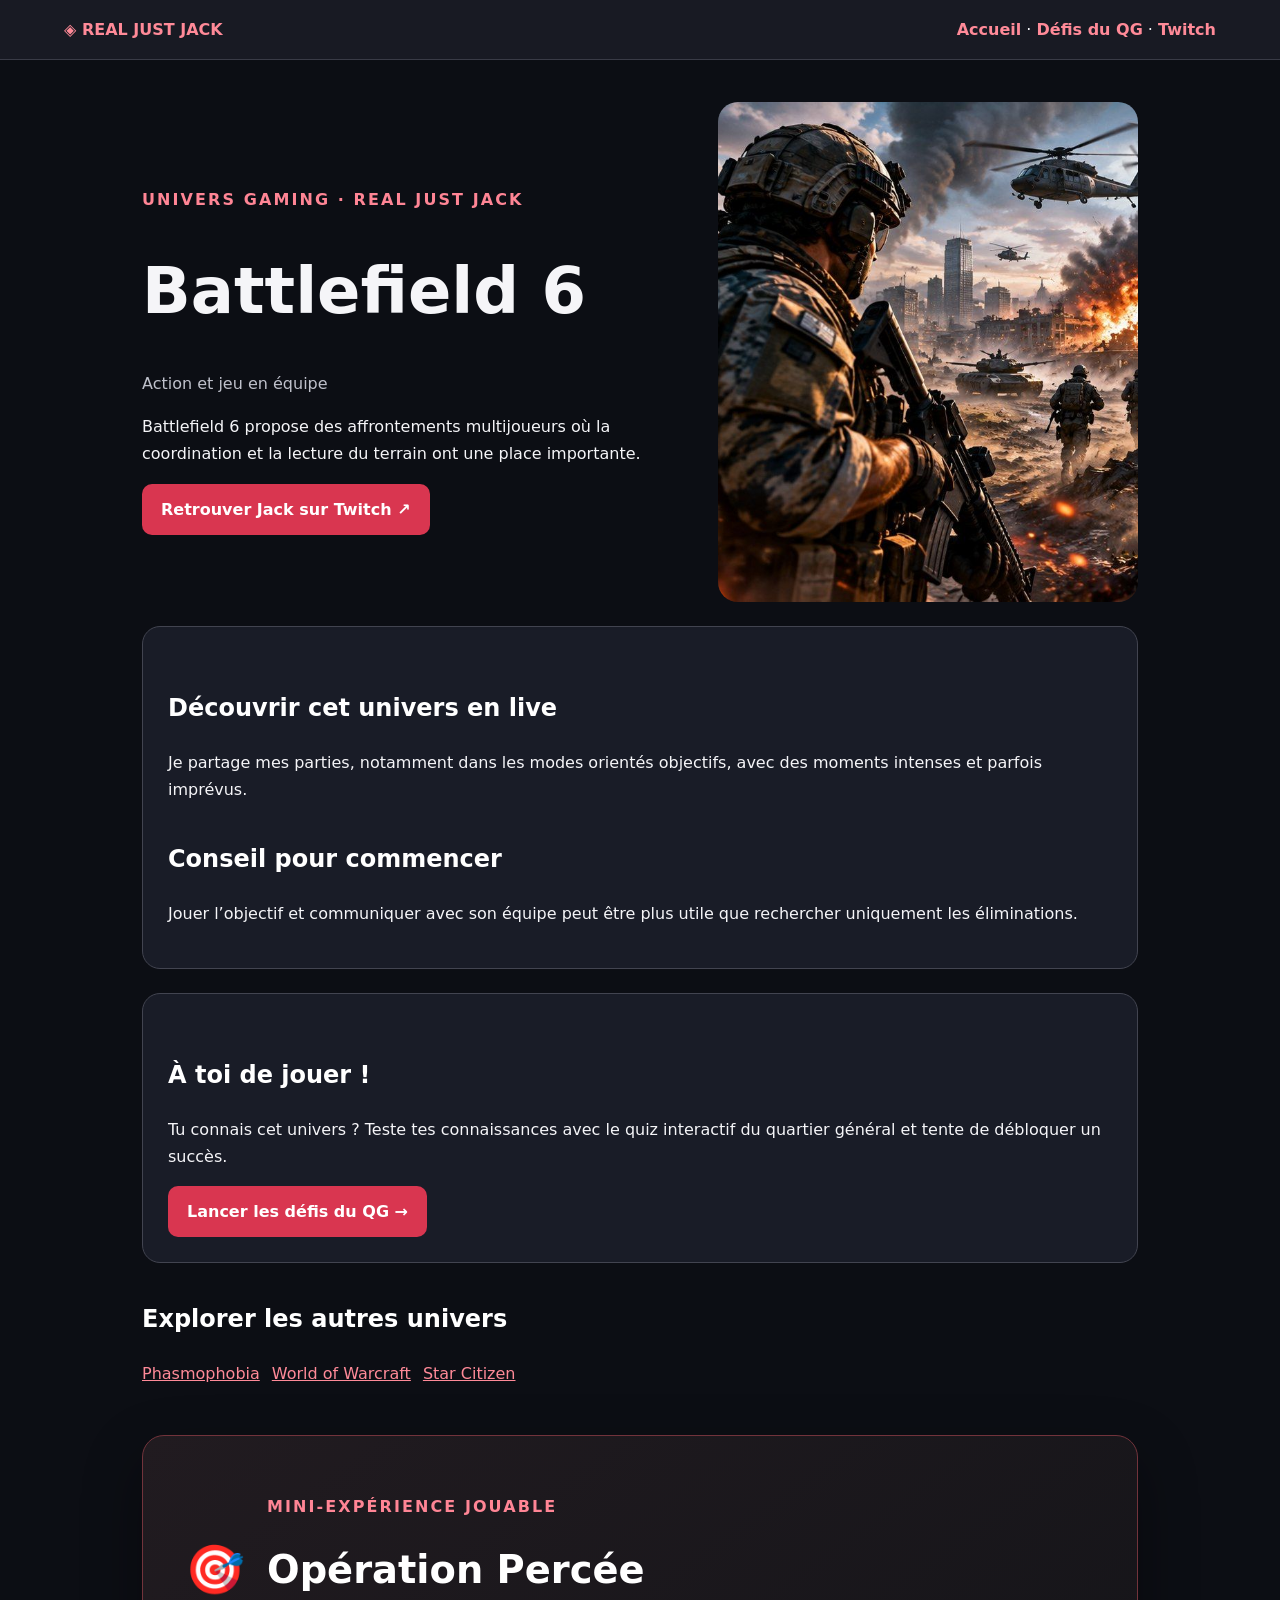
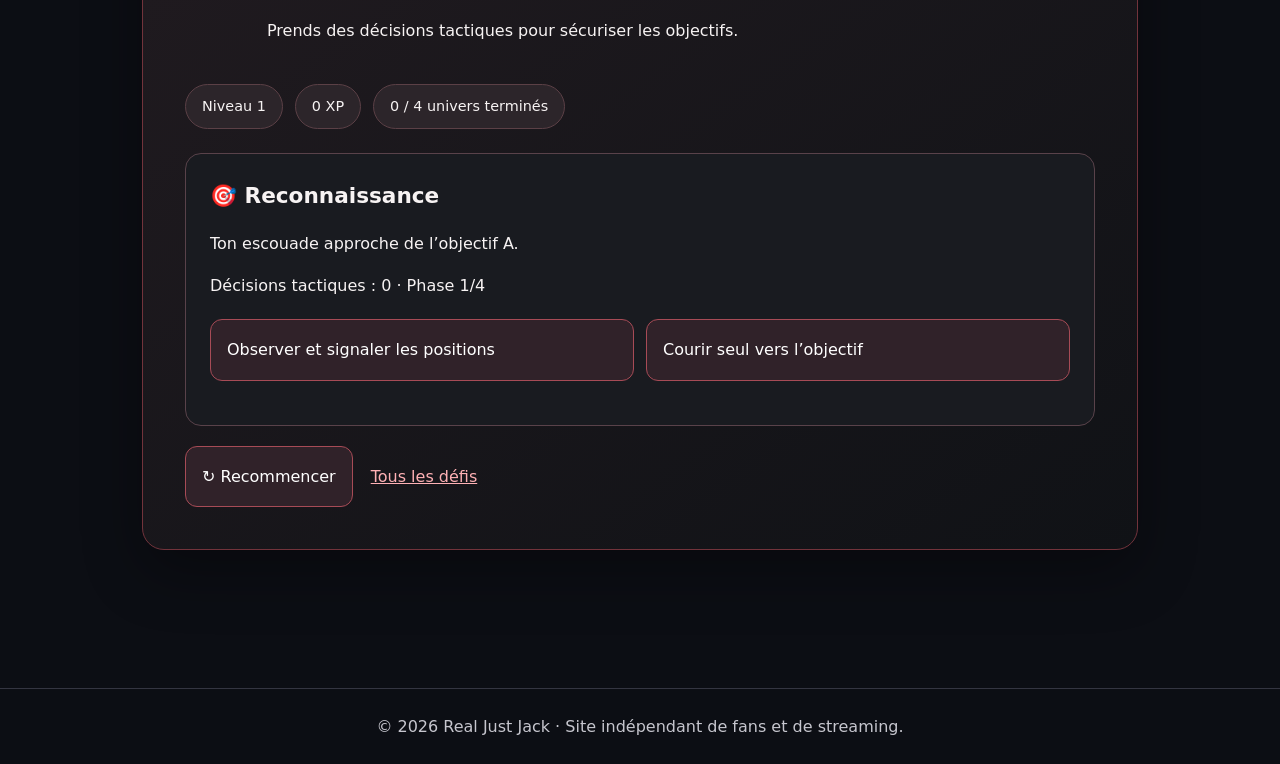
==== battlefield-6.html @ 45c57929 "Add files via upload" ====
<!DOCTYPE html>

<html lang="fr"><head><meta charset="utf-8"/><meta content="width=device-width, initial-scale=1" name="viewport"/><title>Battlefield 6 : Action et jeu en équipe | Real Just Jack</title><meta content="Battlefield 6 avec Real Just Jack : Teste tes décisions en équipe et prépare ta prochaine partie. Découvre une mission interactive gratuite, un quiz gaming et les lives Twitch de Jack." name="description"/><meta content="index,follow" name="robots"/><link href="https://dctraplan.github.io/battlefield-6.html" rel="canonical"/><meta content="article" property="og:type"/><meta content="Battlefield 6 | Real Just Jack" property="og:title"/><meta content="Action et jeu en équipe" property="og:description"/><meta content="https://dctraplan.github.io/battlefield-6.html" property="og:url"/><meta content="https://dctraplan.github.io/assets/battlefield-6.jpg" property="og:image"/><link href="seo-pages.css" rel="stylesheet"/><link href="assets/favicon.svg" rel="icon"/><link href="rjj-interactif.css" rel="stylesheet"/><meta content="summary_large_image" name="twitter:card"/><meta content="Real Just Jack" property="og:site_name"/><meta content="fr_FR" property="og:locale"/><link href="play-worlds.css" rel="stylesheet"/></head><body><header><a href="index.html">◈ REAL JUST JACK</a><nav aria-label="Navigation"><a href="index.html">Accueil</a> · <a href="defis.html">Défis du QG</a> · <a href="https://www.twitch.tv/realjustjack">Twitch</a></nav></header><main class="wrap"><div class="hero"><div><p class="eyebrow">Univers gaming · Real Just Jack</p><h1>Battlefield 6</h1><p class="muted">Action et jeu en équipe</p><p>Battlefield 6 propose des affrontements multijoueurs où la coordination et la lecture du terrain ont une place importante.</p><a class="btn" href="https://www.twitch.tv/realjustjack">Retrouver Jack sur Twitch ↗</a></div><img alt="Illustration de l'univers Battlefield 6" height="500" src="assets/battlefield-6.jpg" width="800"/></div><section class="panel"><h2>Découvrir cet univers en live</h2><p>Je partage mes parties, notamment dans les modes orientés objectifs, avec des moments intenses et parfois imprévus.</p><h2>Conseil pour commencer</h2><p>Jouer l’objectif et communiquer avec son équipe peut être plus utile que rechercher uniquement les éliminations.</p></section><section class="panel"><h2>À toi de jouer !</h2><p>Tu connais cet univers ? Teste tes connaissances avec le quiz interactif du quartier général et tente de débloquer un succès.</p><a class="btn" href="defis.html">Lancer les défis du QG →</a></section><section><h2>Explorer les autres univers</h2><div class="links"><a href="phasmophobia.html">Phasmophobia</a> <a href="world-of-warcraft.html">World of Warcraft</a> <a href="star-citizen.html">Star Citizen</a></div></section><section class="play-zone" data-play="battlefield-6" id="experience-jouable"><div class="play-heading"><span class="play-icon">🎯</span><div><p class="eyebrow">MINI-EXPÉRIENCE JOUABLE</p><h2>Opération Percée</h2><p>Prends des décisions tactiques pour sécuriser les objectifs.</p></div></div><div class="play-stats"><span id="play-level">Niveau 1</span><span id="play-xp">0 XP</span><span id="play-completed">0 / 4 univers terminés</span></div><div aria-live="polite" id="play-screen"></div><div class="play-toolbar"><button id="play-restart" type="button">↻ Recommencer</button><a href="defis.html">Tous les défis</a></div></section></main><footer>© 2026 Real Just Jack · Site indépendant de fans et de streaming.</footer><script type="application/ld+json">{"@context": "https://schema.org", "@type": "WebPage", "name": "Battlefield 6 | Real Just Jack", "url": "https://dctraplan.github.io/battlefield-6.html", "inLanguage": "fr-FR", "isPartOf": {"@type": "WebSite", "name": "Real Just Jack", "url": "https://dctraplan.github.io/"}}</script><script defer="True" src="play-worlds.js"></script></body></html>
---- seo-pages.css ----
*{box-sizing:border-box}body{margin:0;background:#0c0e14;color:#f5f5f8;font-family:system-ui,-apple-system,Segoe UI,sans-serif;line-height:1.7}a{color:#ff8a98}a:focus-visible,button:focus-visible{outline:3px solid #fff;outline-offset:3px}header{background:#181a23;border-bottom:1px solid #393b46;padding:16px 5%;display:flex;justify-content:space-between;align-items:center;gap:20px;flex-wrap:wrap}header a{text-decoration:none;font-weight:700}.wrap{max-width:1040px;margin:auto;padding:42px 22px 90px}.hero{display:grid;grid-template-columns:1.3fr 1fr;gap:30px;align-items:center}.hero img{width:100%;aspect-ratio:16/10;object-fit:cover;border-radius:20px}h1{font-size:clamp(2rem,5vw,4rem);line-height:1.12}h2{margin-top:36px;color:#fff}.eyebrow{color:#ff8595;font-weight:800;letter-spacing:.13em;text-transform:uppercase}.panel{background:#191c27;border:1px solid #424450;border-radius:18px;padding:25px;margin:24px 0}.btn,button{display:inline-block;background:#d93650;color:white;padding:12px 19px;border:0;border-radius:10px;font-weight:700;cursor:pointer;text-decoration:none}.links{display:flex;gap:12px;flex-wrap:wrap}.muted{color:#bfc1cb}footer{border-top:1px solid #343541;padding:24px;text-align:center;color:#c6c6ce}@media(max-width:720px){.hero{grid-template-columns:1fr}.wrap{padding-top:25px}}@media(prefers-reduced-motion:no-preference){.panel{transition:border-color .2s}.panel:hover{border-color:#e95369}}
---- rjj-interactif.css ----
/* RJJ 2026 - couche interactive accessible */
.rjj-lab{max-width:1180px;margin:48px auto;padding:24px;border:1px solid #63313a;border-radius:22px;background:linear-gradient(145deg,#191b24,#0d0e14);color:#f8f8fb;font-family:system-ui,sans-serif;box-shadow:0 20px 60px #0006}.rjj-lab *{box-sizing:border-box}.rjj-lab h2{font-size:clamp(1.55rem,3vw,2.5rem);line-height:1.2;margin:8px 0 14px;color:white}.rjj-lab p{line-height:1.65;color:#d4d5dc}.rjj-eyebrow{letter-spacing:.14em;text-transform:uppercase;color:#ff808c!important;font-size:.8rem}.rjj-world-grid{display:grid;grid-template-columns:repeat(auto-fit,minmax(210px,1fr));gap:14px}.rjj-world{border:1px solid #5c3941;border-radius:15px;background:#22242e;padding:20px;text-decoration:none;color:#fff!important;display:flex;flex-direction:column;gap:9px;min-height:170px;transition:transform .25s,border-color .25s,box-shadow .25s}.rjj-world:hover,.rjj-world:focus-visible{transform:translateY(-6px);border-color:#ff5365;box-shadow:0 12px 35px #e6384d35}.rjj-world span{font-size:2rem}.rjj-world strong{font-size:1.12rem}.rjj-world small{color:#c9cbd4;line-height:1.5}.rjj-action,.rjj-answer{font:inherit;cursor:pointer;color:white;border:1px solid #ad4855;background:#762331;border-radius:12px;padding:12px 17px;min-height:46px;transition:transform .18s,background .18s}.rjj-action:hover,.rjj-answer:hover{background:#ad3044;transform:translateY(-2px)}.rjj-action:focus-visible,.rjj-answer:focus-visible{outline:3px solid #ffb2bb;outline-offset:3px}.rjj-answer{background:#242733;border-color:#525665;text-align:left;width:100%}.rjj-answer:disabled{cursor:default;opacity:.85}.rjj-answer[data-correct=true]{background:#1e654b;border-color:#67d6a0}.rjj-answer[data-wrong=true]{background:#83303b}.rjj-options{display:grid;grid-template-columns:repeat(auto-fit,minmax(190px,1fr));gap:10px;margin:18px 0}.rjj-meter{height:12px;background:#343744;border-radius:99px;overflow:hidden}.rjj-meter>span{display:block;height:100%;background:linear-gradient(90deg,#b52d41,#ff7d7d);transition:width .4s}.rjj-meta{display:flex;justify-content:space-between;gap:12px;flex-wrap:wrap;margin:14px 0}.rjj-result{min-height:24px;font-weight:700;color:#f4f4f7!important}.rjj-toast{position:fixed;right:20px;bottom:20px;z-index:99999;max-width:min(380px,90vw);padding:14px 20px;background:#252a35;color:white;border:1px solid #fa6375;border-radius:12px;box-shadow:0 15px 45px #0009}.rjj-float{position:fixed;pointer-events:none;z-index:99998;color:#ff7788;font-weight:800;animation:rjj-rise .8s forwards}@keyframes rjj-rise{to{transform:translateY(-65px);opacity:0}}@media(prefers-reduced-motion:reduce){.rjj-world,.rjj-action,.rjj-answer,.rjj-meter>span{transition:none}.rjj-float{animation:none}}@media(max-width:600px){.rjj-lab{margin:24px 12px;padding:18px}.rjj-options{grid-template-columns:1fr}}
---- play-worlds.css ----
.play-zone,.play-home{max-width:1100px;margin:48px auto;padding:clamp(22px,4vw,42px);border:1px solid #72333b;border-radius:22px;background:linear-gradient(145deg,#211b20,#101216);color:#f7f3f3;box-shadow:0 22px 60px #0005;font:inherit}.play-zone *,.play-home *{box-sizing:border-box}.play-heading{display:flex;align-items:center;gap:22px}.play-icon{font-size:3rem}.play-zone h2,.play-home h2{font-size:clamp(1.6rem,3vw,2.5rem);margin:8px 0}.play-zone p,.play-home p{line-height:1.65}.play-stats{display:flex;gap:12px;flex-wrap:wrap;margin:24px 0}.play-stats span{background:#2c252a;border:1px solid #5b4046;border-radius:40px;padding:9px 16px;font-size:.9rem}.play-card{border:1px solid #59424a;border-radius:16px;padding:24px;background:#191b20;margin:14px 0}.play-card h3{font-size:1.35rem;margin:0 0 12px}.play-choices{display:grid;grid-template-columns:repeat(auto-fit,minmax(210px,1fr));gap:12px;margin:20px 0}.play-choices button,.play-toolbar button,.play-home-grid a{background:#302229;color:white;border:1px solid #a74b56;border-radius:12px;padding:16px;text-align:left;cursor:pointer;font:inherit;transition:transform .2s,background .2s,box-shadow .2s;text-decoration:none}.play-choices button:hover,.play-choices button:focus-visible,.play-toolbar button:hover,.play-home-grid a:hover{transform:translateY(-3px);background:#632936;box-shadow:0 0 24px #ef354333}.play-choices button:focus-visible,.play-toolbar button:focus-visible{outline:3px solid #fff;outline-offset:3px}.play-choices button:disabled{opacity:.55;cursor:default}.play-message{padding:16px;border-left:4px solid #ff5d65;background:#30242a;border-radius:8px}.play-meter{height:12px;border-radius:15px;background:#3c3036;overflow:hidden;margin:15px 0}.play-meter>div{height:100%;background:linear-gradient(90deg,#b72b3b,#ff6b65);transition:width .35s}.play-toolbar{display:flex;gap:18px;align-items:center;flex-wrap:wrap;margin-top:20px}.play-toolbar a{color:#ffb1b5}.play-home-grid{display:grid;grid-template-columns:repeat(auto-fit,minmax(220px,1fr));gap:14px;margin-top:24px}.play-home-grid a{display:flex;flex-direction:column;gap:12px;font-weight:750}.play-home-grid span{font-size:.9rem;font-weight:400;color:#f4c4c7}@media(prefers-reduced-motion:reduce){.play-zone *, .play-home *{transition:none!important;animation:none!important}}@media(max-width:600px){.play-zone,.play-home{margin:22px 12px;padding:18px}.play-heading{align-items:flex-start}.play-icon{font-size:2rem}}
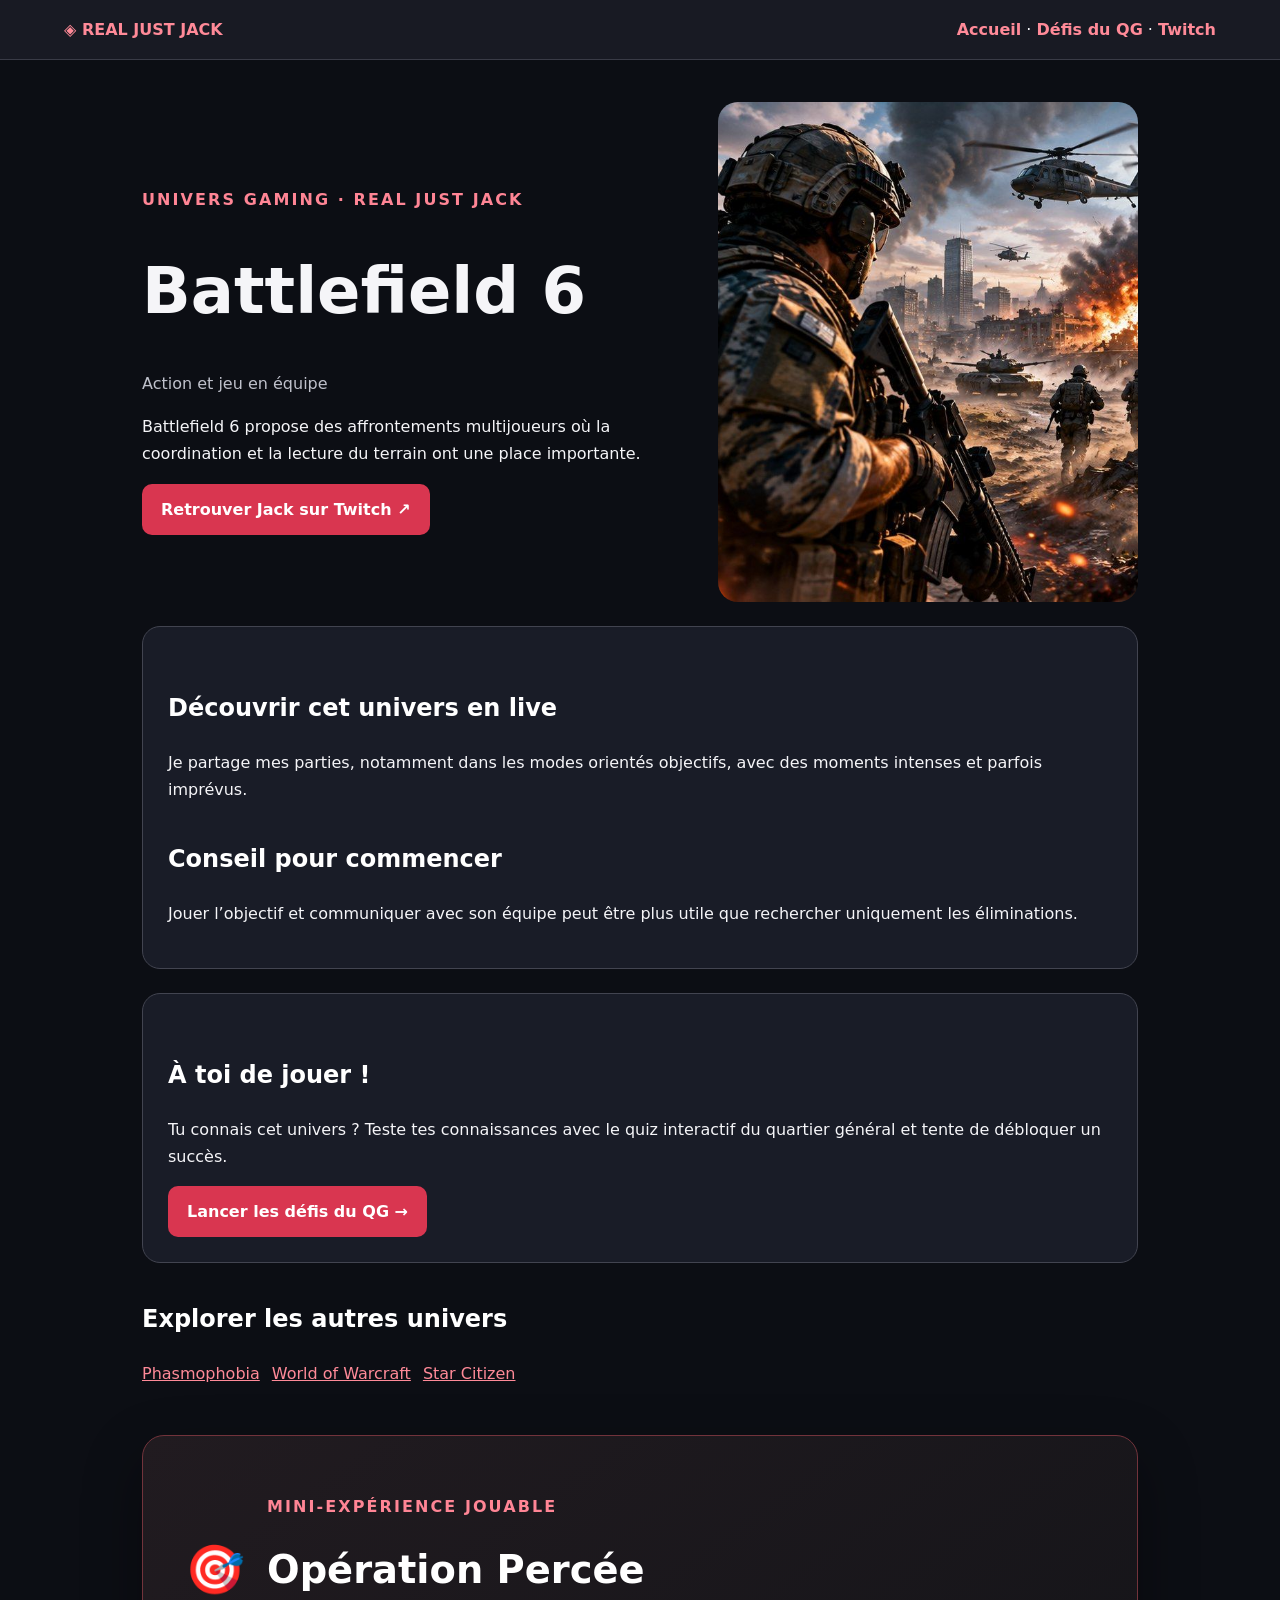
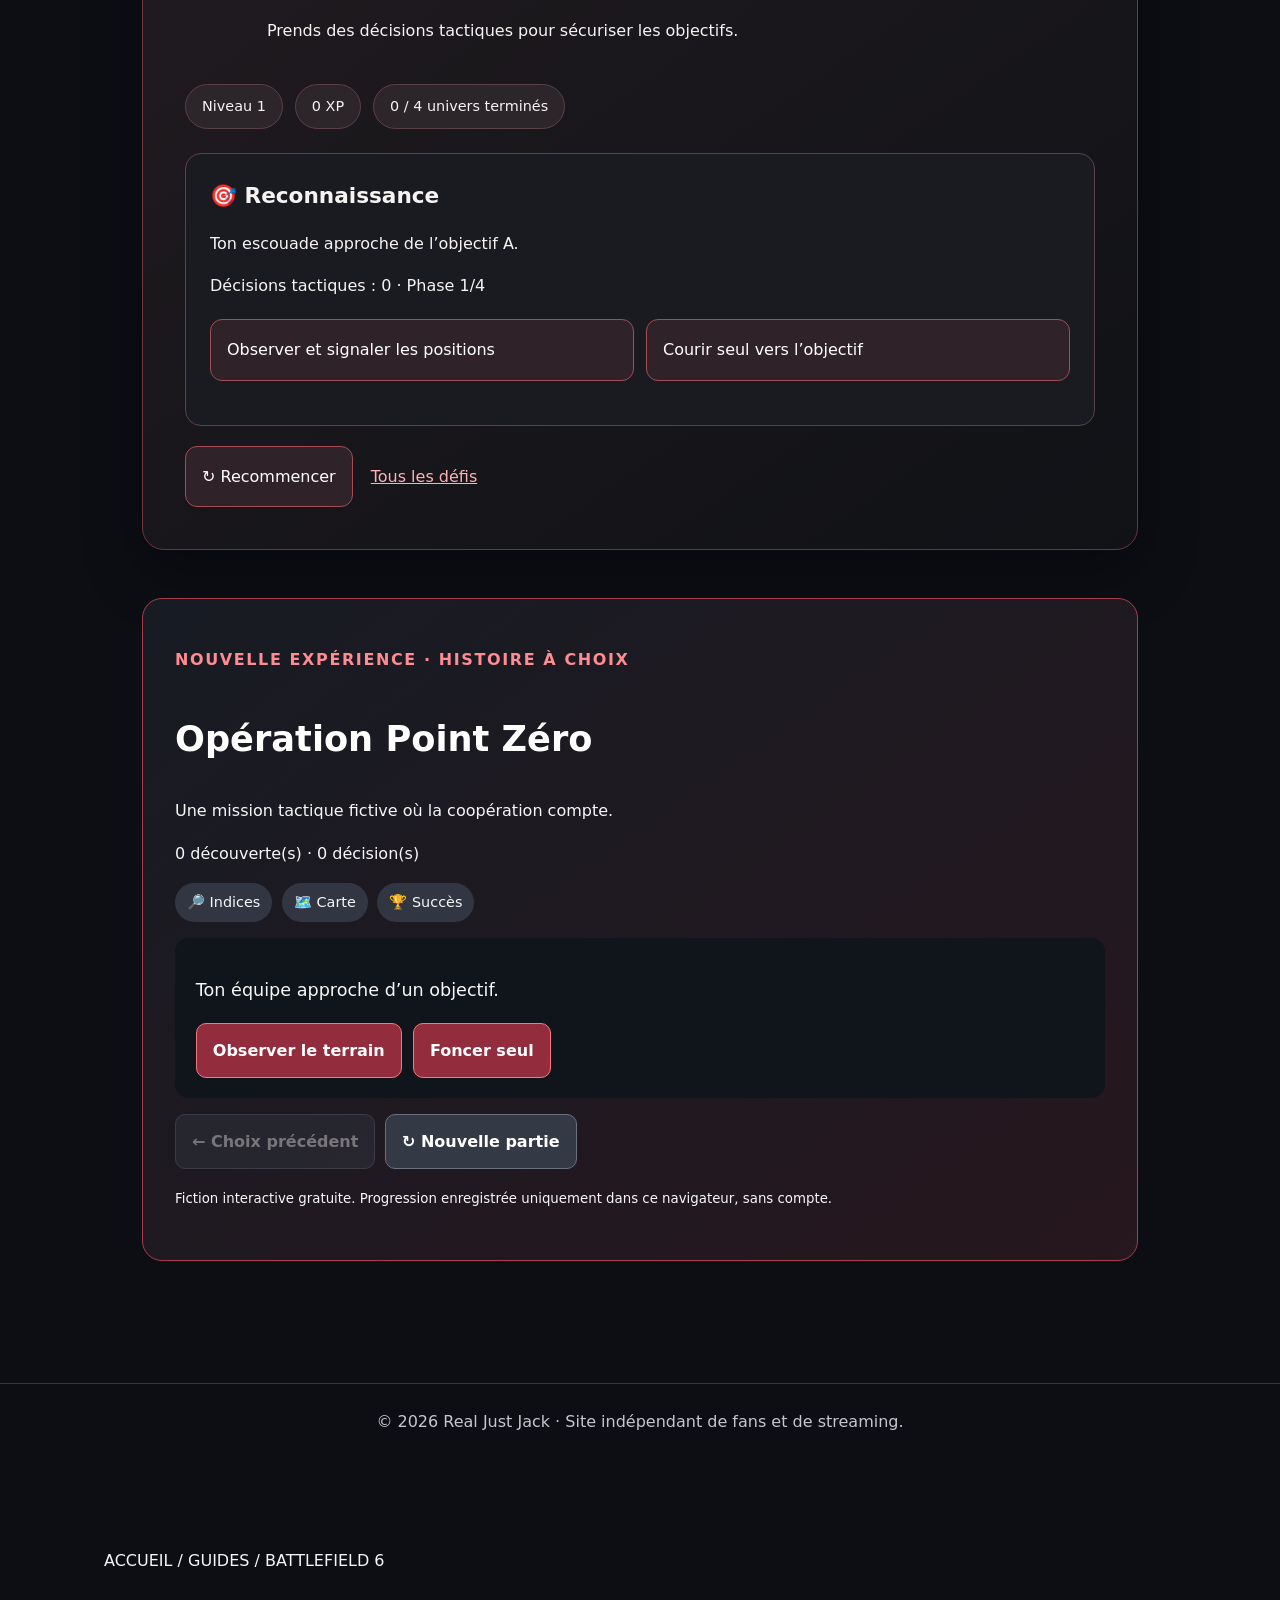
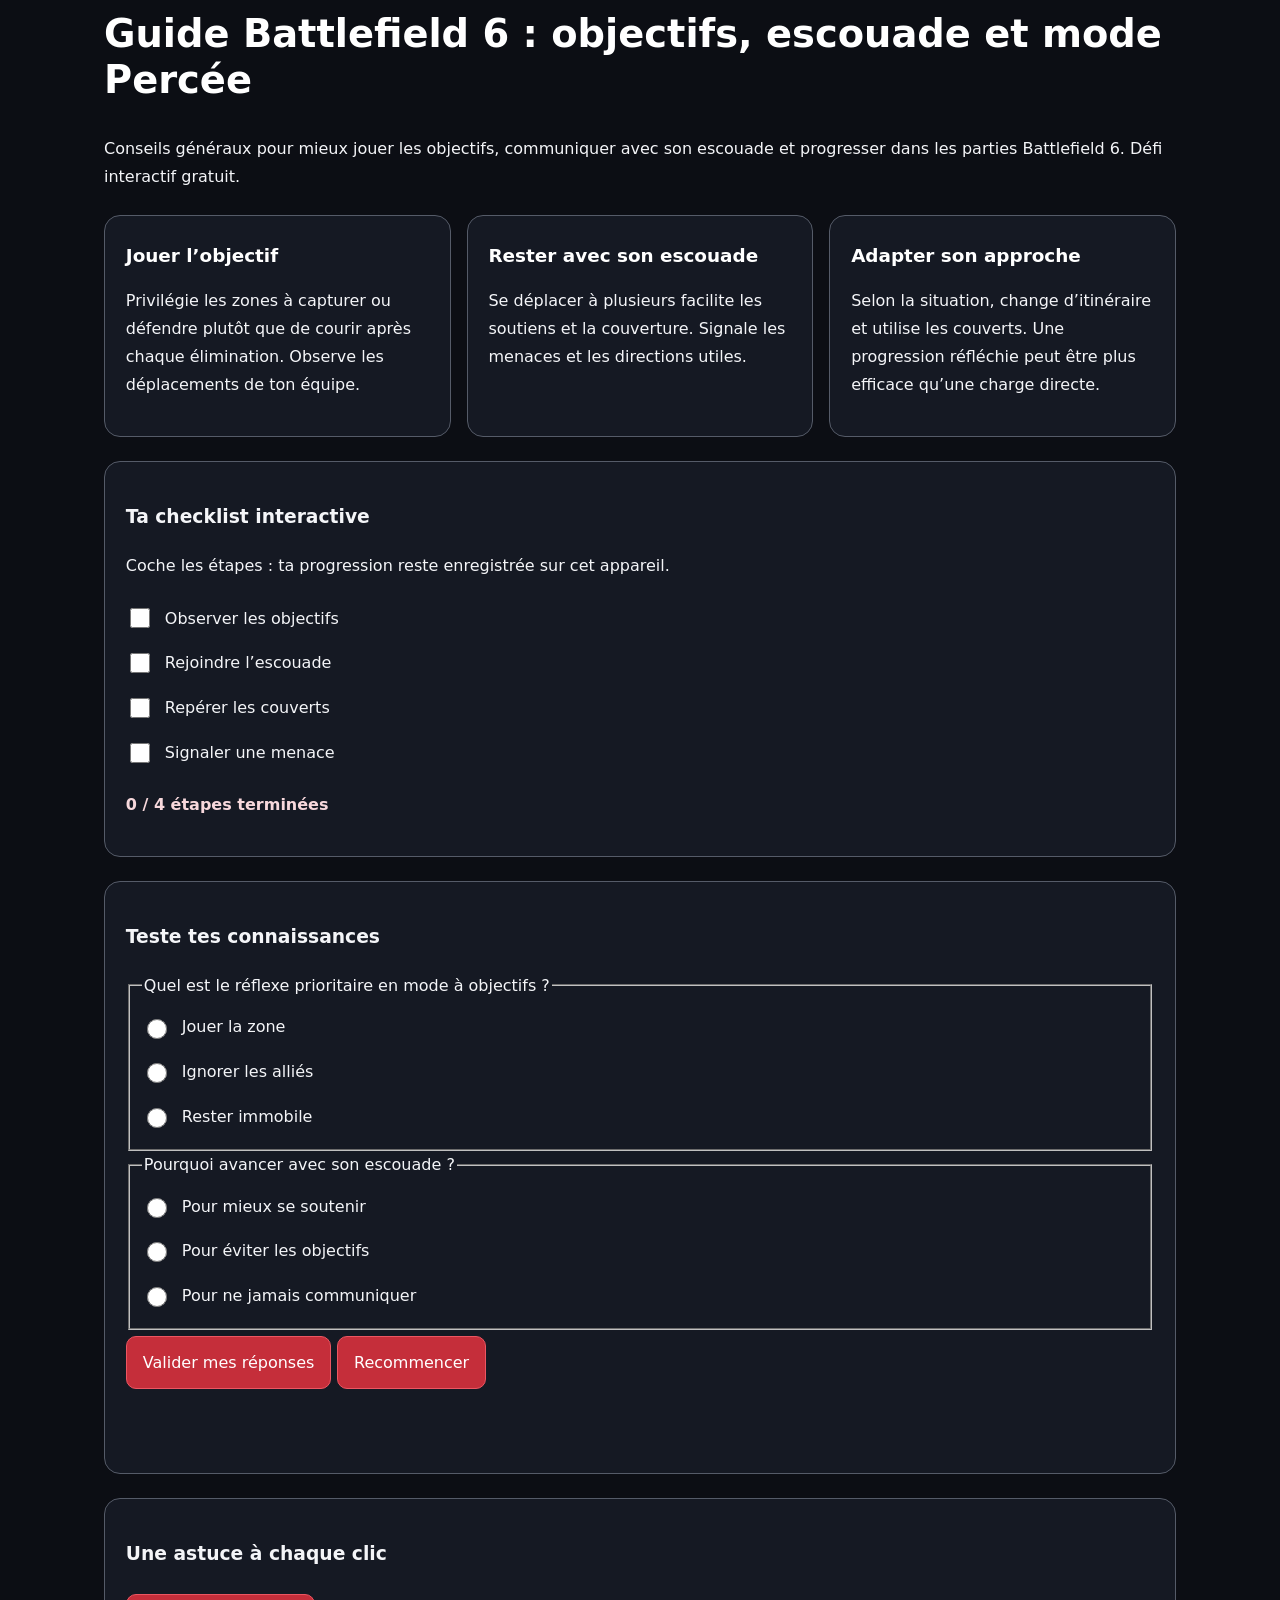
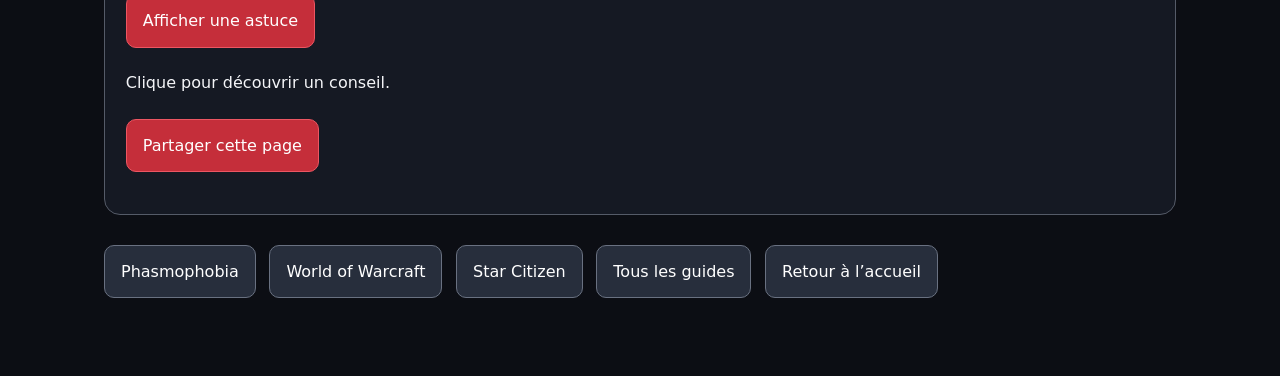
==== commit fee41fe3: "Add files via upload" ====
--- a/battlefield-6.html
+++ b/battlefield-6.html
@@ -1,3 +1,3 @@
 <!DOCTYPE html>
 
-<html lang="fr"><head><meta charset="utf-8"/><meta content="width=device-width, initial-scale=1" name="viewport"/><title>Battlefield 6 : Action et jeu en équipe | Real Just Jack</title><meta content="Battlefield 6 avec Real Just Jack : Teste tes décisions en équipe et prépare ta prochaine partie. Découvre une mission interactive gratuite, un quiz gaming et les lives Twitch de Jack." name="description"/><meta content="index,follow" name="robots"/><link href="https://dctraplan.github.io/battlefield-6.html" rel="canonical"/><meta content="article" property="og:type"/><meta content="Battlefield 6 | Real Just Jack" property="og:title"/><meta content="Action et jeu en équipe" property="og:description"/><meta content="https://dctraplan.github.io/battlefield-6.html" property="og:url"/><meta content="https://dctraplan.github.io/assets/battlefield-6.jpg" property="og:image"/><link href="seo-pages.css" rel="stylesheet"/><link href="assets/favicon.svg" rel="icon"/><link href="rjj-interactif.css" rel="stylesheet"/><meta content="summary_large_image" name="twitter:card"/><meta content="Real Just Jack" property="og:site_name"/><meta content="fr_FR" property="og:locale"/><link href="play-worlds.css" rel="stylesheet"/></head><body><header><a href="index.html">◈ REAL JUST JACK</a><nav aria-label="Navigation"><a href="index.html">Accueil</a> · <a href="defis.html">Défis du QG</a> · <a href="https://www.twitch.tv/realjustjack">Twitch</a></nav></header><main class="wrap"><div class="hero"><div><p class="eyebrow">Univers gaming · Real Just Jack</p><h1>Battlefield 6</h1><p class="muted">Action et jeu en équipe</p><p>Battlefield 6 propose des affrontements multijoueurs où la coordination et la lecture du terrain ont une place importante.</p><a class="btn" href="https://www.twitch.tv/realjustjack">Retrouver Jack sur Twitch ↗</a></div><img alt="Illustration de l'univers Battlefield 6" height="500" src="assets/battlefield-6.jpg" width="800"/></div><section class="panel"><h2>Découvrir cet univers en live</h2><p>Je partage mes parties, notamment dans les modes orientés objectifs, avec des moments intenses et parfois imprévus.</p><h2>Conseil pour commencer</h2><p>Jouer l’objectif et communiquer avec son équipe peut être plus utile que rechercher uniquement les éliminations.</p></section><section class="panel"><h2>À toi de jouer !</h2><p>Tu connais cet univers ? Teste tes connaissances avec le quiz interactif du quartier général et tente de débloquer un succès.</p><a class="btn" href="defis.html">Lancer les défis du QG →</a></section><section><h2>Explorer les autres univers</h2><div class="links"><a href="phasmophobia.html">Phasmophobia</a> <a href="world-of-warcraft.html">World of Warcraft</a> <a href="star-citizen.html">Star Citizen</a></div></section><section class="play-zone" data-play="battlefield-6" id="experience-jouable"><div class="play-heading"><span class="play-icon">🎯</span><div><p class="eyebrow">MINI-EXPÉRIENCE JOUABLE</p><h2>Opération Percée</h2><p>Prends des décisions tactiques pour sécuriser les objectifs.</p></div></div><div class="play-stats"><span id="play-level">Niveau 1</span><span id="play-xp">0 XP</span><span id="play-completed">0 / 4 univers terminés</span></div><div aria-live="polite" id="play-screen"></div><div class="play-toolbar"><button id="play-restart" type="button">↻ Recommencer</button><a href="defis.html">Tous les défis</a></div></section></main><footer>© 2026 Real Just Jack · Site indépendant de fans et de streaming.</footer><script type="application/ld+json">{"@context": "https://schema.org", "@type": "WebPage", "name": "Battlefield 6 | Real Just Jack", "url": "https://dctraplan.github.io/battlefield-6.html", "inLanguage": "fr-FR", "isPartOf": {"@type": "WebSite", "name": "Real Just Jack", "url": "https://dctraplan.github.io/"}}</script><script defer="True" src="play-worlds.js"></script></body></html>+<html lang="fr"><head><meta charset="utf-8"/><meta content="width=device-width, initial-scale=1" name="viewport"/><title>Guide Battlefield 6 : objectifs, escouade et mode Percée | Real Just Jack</title><meta content="Conseils généraux pour mieux jouer les objectifs, communiquer avec son escouade et progresser dans les parties Battlefield 6. Défi interactif gratuit." name="description"/><meta content="index,follow" name="robots"/><link href="https://dctraplan.github.io/battlefield-6.html" rel="canonical"/><meta content="article" property="og:type"/><meta content="Battlefield 6 | Real Just Jack" property="og:title"/><meta content="Action et jeu en équipe" property="og:description"/><meta content="https://dctraplan.github.io/battlefield-6.html" property="og:url"/><meta content="https://dctraplan.github.io/assets/battlefield-6.jpg" property="og:image"/><link href="seo-pages.css" rel="stylesheet"/><link href="assets/favicon.svg" rel="icon"/><link href="rjj-interactif.css" rel="stylesheet"/><meta content="summary_large_image" name="twitter:card"/><meta content="Real Just Jack" property="og:site_name"/><meta content="fr_FR" property="og:locale"/><link href="play-worlds.css" rel="stylesheet"/><meta content="article" property="og:type"/><meta content="Guide Battlefield 6 : objectifs, escouade et mode Percée | Real Just Jack" property="og:title"/><meta content="Conseils généraux pour mieux jouer les objectifs, communiquer avec son escouade et progresser dans les parties Battlefield 6. Défi interactif gratuit." property="og:description"/><meta content="https://dctraplan.github.io/battlefield-6.html" property="og:url"/><meta content="https://dctraplan.github.io/assets/battlefield-6.jpg" property="og:image"/><meta content="fr_FR" property="og:locale"/><meta content="summary_large_image" name="twitter:card"/><link href="guide-interactif.css" rel="stylesheet"/><script defer="" src="guide-interactif.js"></script><script type="application/ld+json">{"@context": "https://schema.org", "@graph": [{"@type": "WebPage", "@id": "https://dctraplan.github.io/battlefield-6.html", "url": "https://dctraplan.github.io/battlefield-6.html", "name": "Guide Battlefield 6 : objectifs, escouade et mode Percée", "description": "Conseils généraux pour mieux jouer les objectifs, communiquer avec son escouade et progresser dans les parties Battlefield 6. Défi interactif gratuit.", "inLanguage": "fr-FR", "isPartOf": {"@id": "https://dctraplan.github.io/#website"}}, {"@type": "BreadcrumbList", "itemListElement": [{"@type": "ListItem", "position": 1, "name": "Accueil", "item": "https://dctraplan.github.io/"}, {"@type": "ListItem", "position": 2, "name": "Guides", "item": "https://dctraplan.github.io/guides.html"}, {"@type": "ListItem", "position": 3, "name": "Battlefield 6", "item": "https://dctraplan.github.io/battlefield-6.html"}]}]}</script><link href="adventures.css" rel="stylesheet"/><script defer="True" src="adventures-data.js"></script><script defer="True" src="adventures.js"></script></head><body><header><a href="index.html">◈ REAL JUST JACK</a><nav aria-label="Navigation"><a href="index.html">Accueil</a> · <a href="defis.html">Défis du QG</a> · <a href="https://www.twitch.tv/realjustjack">Twitch</a></nav></header><main class="wrap"><div class="hero"><div><p class="eyebrow">Univers gaming · Real Just Jack</p><h1>Battlefield 6</h1><p class="muted">Action et jeu en équipe</p><p>Battlefield 6 propose des affrontements multijoueurs où la coordination et la lecture du terrain ont une place importante.</p><a class="btn" href="https://www.twitch.tv/realjustjack">Retrouver Jack sur Twitch ↗</a></div><img alt="Illustration de l'univers Battlefield 6" height="500" src="assets/battlefield-6.jpg" width="800"/></div><section class="panel"><h2>Découvrir cet univers en live</h2><p>Je partage mes parties, notamment dans les modes orientés objectifs, avec des moments intenses et parfois imprévus.</p><h2>Conseil pour commencer</h2><p>Jouer l’objectif et communiquer avec son équipe peut être plus utile que rechercher uniquement les éliminations.</p></section><section class="panel"><h2>À toi de jouer !</h2><p>Tu connais cet univers ? Teste tes connaissances avec le quiz interactif du quartier général et tente de débloquer un succès.</p><a class="btn" href="defis.html">Lancer les défis du QG →</a></section><section><h2>Explorer les autres univers</h2><div class="links"><a href="phasmophobia.html">Phasmophobia</a> <a href="world-of-warcraft.html">World of Warcraft</a> <a href="star-citizen.html">Star Citizen</a></div></section><section class="play-zone" data-play="battlefield-6" id="experience-jouable"><div class="play-heading"><span class="play-icon">🎯</span><div><p class="eyebrow">MINI-EXPÉRIENCE JOUABLE</p><h2>Opération Percée</h2><p>Prends des décisions tactiques pour sécuriser les objectifs.</p></div></div><div class="play-stats"><span id="play-level">Niveau 1</span><span id="play-xp">0 XP</span><span id="play-completed">0 / 4 univers terminés</span></div><div aria-live="polite" id="play-screen"></div><div class="play-toolbar"><button id="play-restart" type="button">↻ Recommencer</button><a href="defis.html">Tous les défis</a></div></section><section aria-label="Aventure interactive battlefield-6" class="adventure-wrap" data-adventure="battlefield-6" id="aventure-interactive"><p class="adventure-eyebrow">Nouvelle expérience · Histoire à choix</p><h2>Opération Point Zéro</h2><p>Une mission tactique fictive où la coopération compte.</p><p aria-live="polite" data-adventure-status=""></p><div aria-label="Équipement et découvertes" class="adventure-inventory" data-adventure-items=""></div><div aria-live="polite" class="adventure-screen" data-adventure-screen=""></div><div class="adventure-tools"><button data-adventure-back="" type="button">← Choix précédent</button><button data-adventure-reset="" type="button">↻ Nouvelle partie</button></div><p><small>Fiction interactive gratuite. Progression enregistrée uniquement dans ce navigateur, sans compte.</small></p></section></main><footer>© 2026 Real Just Jack · Site indépendant de fans et de streaming.</footer><script type="application/ld+json">{"@context": "https://schema.org", "@type": "WebPage", "name": "Battlefield 6 | Real Just Jack", "url": "https://dctraplan.github.io/battlefield-6.html", "inLanguage": "fr-FR", "isPartOf": {"@type": "WebSite", "name": "Real Just Jack", "url": "https://dctraplan.github.io/"}}</script><script defer="True" src="play-worlds.js"></script><section aria-label="Guide et quiz interactifs" class="rjj-guide" data-guide="battlefield-6"><p>ACCUEIL / GUIDES / BATTLEFIELD 6</p><h2>Guide Battlefield 6 : objectifs, escouade et mode Percée</h2><p>Conseils généraux pour mieux jouer les objectifs, communiquer avec son escouade et progresser dans les parties Battlefield 6. Défi interactif gratuit.</p><div class="rjj-guide-grid"><article class="rjj-guide-card"><h3>Jouer l’objectif</h3><p>Privilégie les zones à capturer ou défendre plutôt que de courir après chaque élimination. Observe les déplacements de ton équipe.</p><span data-tip="" hidden="">Privilégie les zones à capturer ou défendre plutôt que de courir après chaque élimination. Observe les déplacements de ton équipe.</span></article><article class="rjj-guide-card"><h3>Rester avec son escouade</h3><p>Se déplacer à plusieurs facilite les soutiens et la couverture. Signale les menaces et les directions utiles.</p><span data-tip="" hidden="">Se déplacer à plusieurs facilite les soutiens et la couverture. Signale les menaces et les directions utiles.</span></article><article class="rjj-guide-card"><h3>Adapter son approche</h3><p>Selon la situation, change d’itinéraire et utilise les couverts. Une progression réfléchie peut être plus efficace qu’une charge directe.</p><span data-tip="" hidden="">Selon la situation, change d’itinéraire et utilise les couverts. Une progression réfléchie peut être plus efficace qu’une charge directe.</span></article></div><div class="rjj-guide-panel"><h3>Ta checklist interactive</h3><p>Coche les étapes : ta progression reste enregistrée sur cet appareil.</p><label><input aria-label="Observer les objectifs" data-check="" type="checkbox"/>Observer les objectifs</label><label><input aria-label="Rejoindre l’escouade" data-check="" type="checkbox"/>Rejoindre l’escouade</label><label><input aria-label="Repérer les couverts" data-check="" type="checkbox"/>Repérer les couverts</label><label><input aria-label="Signaler une menace" data-check="" type="checkbox"/>Signaler une menace</label><p aria-live="polite" class="rjj-guide-output" data-check-status=""></p></div><div class="rjj-guide-panel"><h3>Teste tes connaissances</h3><fieldset data-answer="0" data-question=""><legend>Quel est le réflexe prioritaire en mode à objectifs ?</legend><label><input name="battlefield-6-q0" type="radio" value="0"/>Jouer la zone</label><label><input name="battlefield-6-q0" type="radio" value="1"/>Ignorer les alliés</label><label><input name="battlefield-6-q0" type="radio" value="2"/>Rester immobile</label></fieldset><fieldset data-answer="0" data-question=""><legend>Pourquoi avancer avec son escouade ?</legend><label><input name="battlefield-6-q1" type="radio" value="0"/>Pour mieux se soutenir</label><label><input name="battlefield-6-q1" type="radio" value="1"/>Pour éviter les objectifs</label><label><input name="battlefield-6-q1" type="radio" value="2"/>Pour ne jamais communiquer</label></fieldset><button data-quiz-submit="" type="button">Valider mes réponses</button><button data-quiz-reset="" type="button">Recommencer</button><p aria-live="polite" class="rjj-guide-output" data-quiz-output=""></p></div><div class="rjj-guide-panel"><h3>Une astuce à chaque clic</h3><button data-tip-button="" type="button">Afficher une astuce</button><p aria-live="polite" data-tip-output="">Clique pour découvrir un conseil.</p><button data-share="" type="button">Partager cette page</button><p aria-live="polite" data-share-output=""></p></div><nav aria-label="Explorer les autres guides" class="rjj-guide-links"><a class="rjj-guide-link" href="phasmophobia.html">Phasmophobia</a><a class="rjj-guide-link" href="world-of-warcraft.html">World of Warcraft</a><a class="rjj-guide-link" href="star-citizen.html">Star Citizen</a><a class="rjj-guide-link" href="guides.html">Tous les guides</a><a class="rjj-guide-link" href="index.html">Retour à l’accueil</a></nav></section></body></html>
--- a/guide-interactif.css
+++ b/guide-interactif.css
@@ -0,0 +1,3 @@
+
+/* Guide interactif et accessible */
+.rjj-guide{max-width:1120px;margin:3rem auto;padding:1.5rem;color:#f4f5f8;font-family:inherit}.rjj-guide h2{font-size:clamp(1.6rem,3vw,2.5rem);line-height:1.2}.rjj-guide p{line-height:1.75}.rjj-guide-grid{display:grid;grid-template-columns:repeat(auto-fit,minmax(min(100%,250px),1fr));gap:1rem;margin:1.5rem 0}.rjj-guide-card,.rjj-guide-panel{border:1px solid #555b68;border-radius:16px;background:#151923;padding:1.3rem}.rjj-guide-card h3{font-size:1.15rem;margin:.2rem 0 .8rem;color:#fff}.rjj-guide-panel{margin:1.5rem 0}.rjj-guide button,.rjj-guide .rjj-guide-link{background:#c52e3a;color:white;border:1px solid #ec5662;border-radius:10px;padding:.75rem 1rem;margin:.35rem .35rem .35rem 0;font:inherit;cursor:pointer;display:inline-block;text-decoration:none;min-height:44px}.rjj-guide button:hover,.rjj-guide button:focus-visible,.rjj-guide .rjj-guide-link:hover{background:#f04454;transform:translateY(-2px)}.rjj-guide button:focus-visible,.rjj-guide a:focus-visible{outline:3px solid #fff;outline-offset:3px}.rjj-guide label{display:flex;gap:.75rem;align-items:center;padding:.55rem 0;cursor:pointer}.rjj-guide input{width:20px;height:20px;accent-color:#e33c4a}.rjj-guide-output{min-height:1.6em;color:#f7d8dc;font-weight:700}.rjj-guide-links{display:flex;flex-wrap:wrap;gap:.5rem}.rjj-guide .rjj-guide-link{background:#272e3c;border-color:#697181}@media(prefers-reduced-motion:reduce){.rjj-guide *{transition:none!important;animation:none!important}}
--- a/adventures.css
+++ b/adventures.css
@@ -0,0 +1,2 @@
+.adventure-wrap{max-width:1100px;margin:2rem auto;padding:clamp(1rem,3vw,2rem);border:1px solid #a83d4c;border-radius:20px;background:linear-gradient(145deg,#171b23,#27171e);color:#f7f7f8;font:inherit}.adventure-wrap h2{font-size:clamp(1.5rem,3vw,2.2rem);color:#fff}.adventure-wrap p{line-height:1.65}.adventure-eyebrow{color:#ff8b93;font-weight:700;letter-spacing:.1em;text-transform:uppercase}.adventure-inventory{display:flex;flex-wrap:wrap;gap:.6rem;margin:1rem 0}.adventure-inventory span{background:#313642;padding:.45rem .75rem;border-radius:999px;font-size:.9rem}.adventure-inventory .adventure-clue{background:#254b3e}.adventure-screen{background:#10141b;border-radius:14px;padding:1.3rem;min-height:160px}.adventure-story{font-size:1.1rem}.adventure-choices{display:flex;flex-wrap:wrap;gap:.7rem}.adventure-choices button,.adventure-tools button{border:1px solid #f27882;background:#932d3e;color:white;border-radius:10px;padding:.8rem 1rem;cursor:pointer;font:inherit;font-weight:700;transition:transform .15s,background .15s}.adventure-choices button:hover,.adventure-tools button:hover{background:#b83d50;transform:translateY(-2px)}.adventure-choices button:focus-visible,.adventure-tools button:focus-visible{outline:3px solid #fff;outline-offset:3px}.adventure-tools{display:flex;flex-wrap:wrap;gap:.6rem;margin-top:1rem}.adventure-tools button{background:#343a45;border-color:#697080}.adventure-tools button:disabled{opacity:.4;cursor:not-allowed}.adventure-end{font-weight:700;color:#f8d18c}@media(prefers-reduced-motion:reduce){.adventure-choices button,.adventure-tools button{transition:none}}
+.adventure-wrap .adventure-choices a{display:inline-block;background:#932d3e;color:#fff;text-decoration:none;border:1px solid #f27882;padding:.8rem 1rem;border-radius:10px;font-weight:700}.adventure-wrap .adventure-choices a:hover{background:#b83d50}.adventure-wrap .adventure-choices a:focus-visible{outline:3px solid #fff;outline-offset:3px}
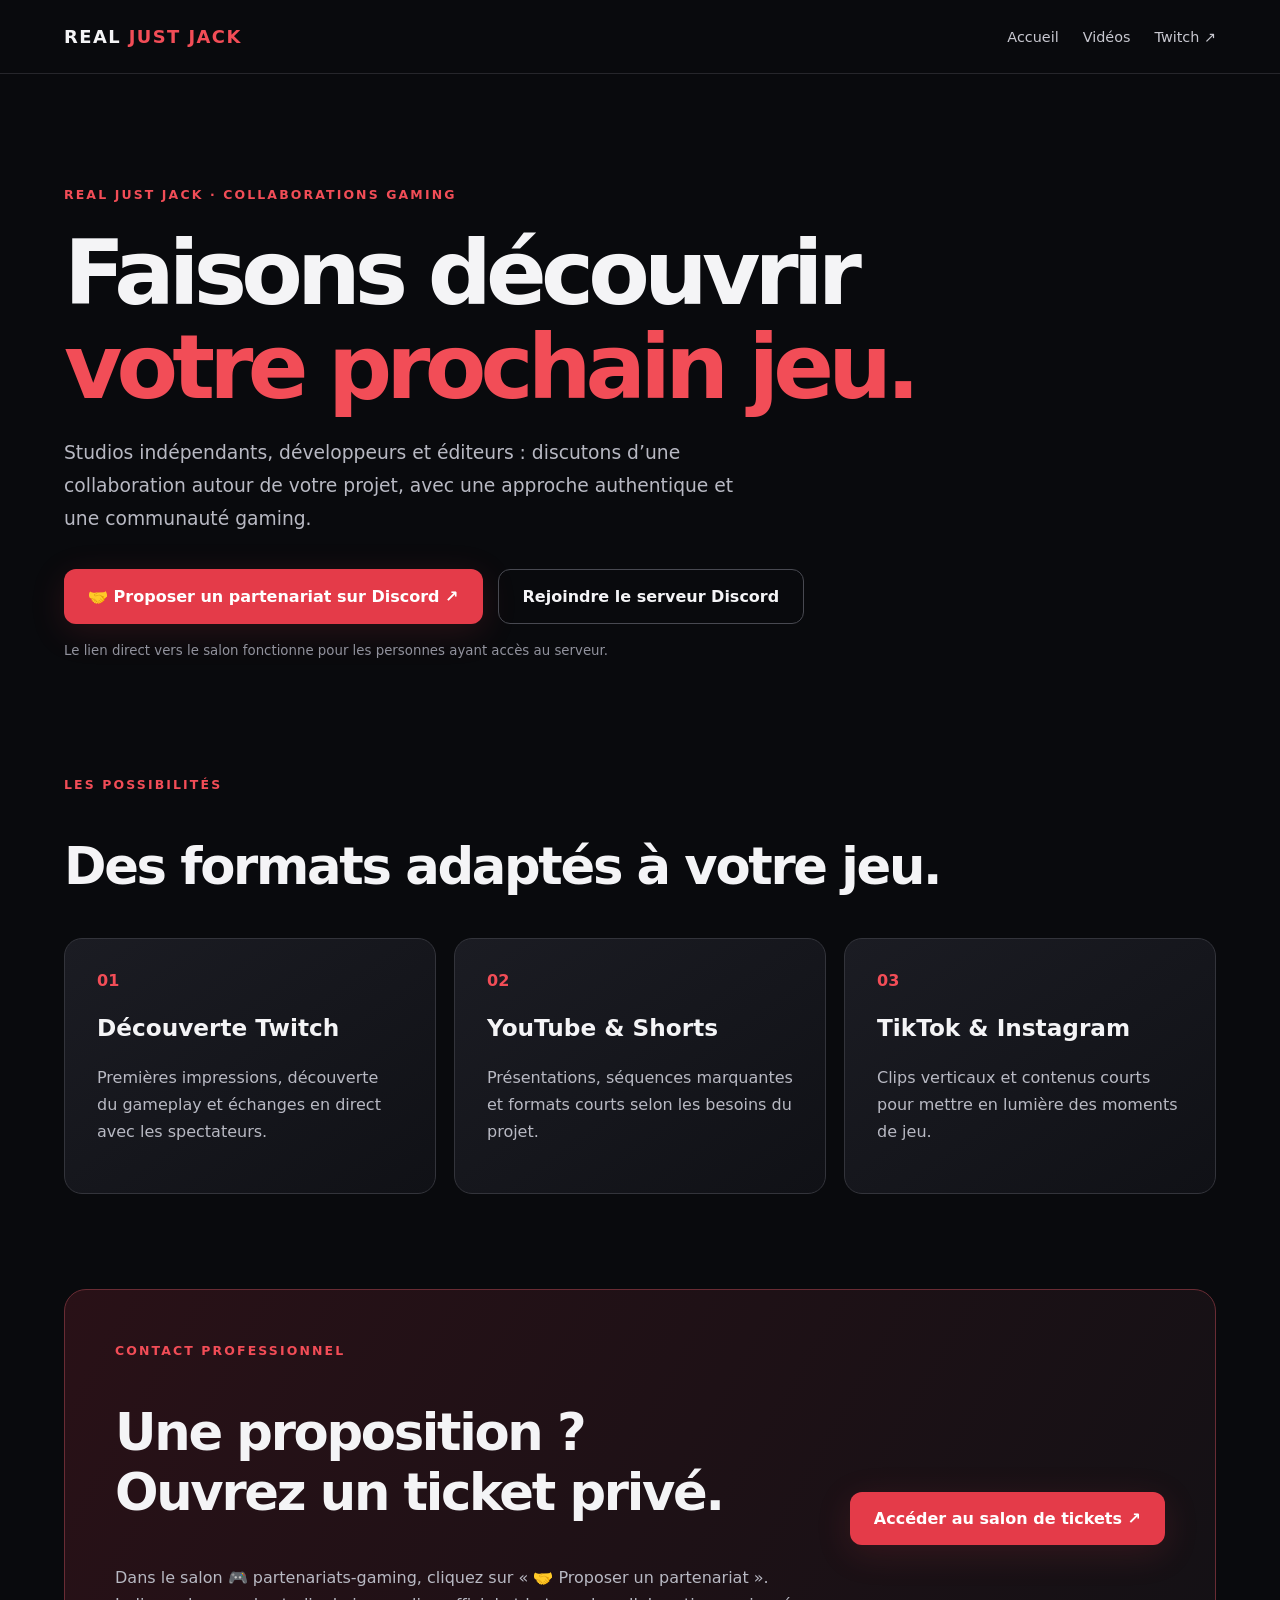
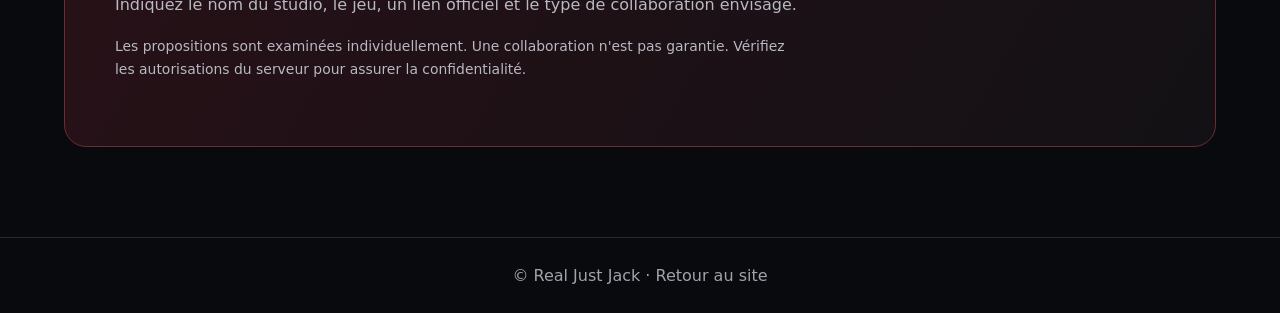
==== commit 6e441b3b: "Add files via upload" ====
--- a/battlefield-6.html
+++ b/battlefield-6.html
@@ -1,3 +1 @@
-<!DOCTYPE html>
-
-<html lang="fr"><head><meta charset="utf-8"/><meta content="width=device-width, initial-scale=1" name="viewport"/><title>Guide Battlefield 6 : objectifs, escouade et mode Percée | Real Just Jack</title><meta content="Conseils généraux pour mieux jouer les objectifs, communiquer avec son escouade et progresser dans les parties Battlefield 6. Défi interactif gratuit." name="description"/><meta content="index,follow" name="robots"/><link href="https://dctraplan.github.io/battlefield-6.html" rel="canonical"/><meta content="article" property="og:type"/><meta content="Battlefield 6 | Real Just Jack" property="og:title"/><meta content="Action et jeu en équipe" property="og:description"/><meta content="https://dctraplan.github.io/battlefield-6.html" property="og:url"/><meta content="https://dctraplan.github.io/assets/battlefield-6.jpg" property="og:image"/><link href="seo-pages.css" rel="stylesheet"/><link href="assets/favicon.svg" rel="icon"/><link href="rjj-interactif.css" rel="stylesheet"/><meta content="summary_large_image" name="twitter:card"/><meta content="Real Just Jack" property="og:site_name"/><meta content="fr_FR" property="og:locale"/><link href="play-worlds.css" rel="stylesheet"/><meta content="article" property="og:type"/><meta content="Guide Battlefield 6 : objectifs, escouade et mode Percée | Real Just Jack" property="og:title"/><meta content="Conseils généraux pour mieux jouer les objectifs, communiquer avec son escouade et progresser dans les parties Battlefield 6. Défi interactif gratuit." property="og:description"/><meta content="https://dctraplan.github.io/battlefield-6.html" property="og:url"/><meta content="https://dctraplan.github.io/assets/battlefield-6.jpg" property="og:image"/><meta content="fr_FR" property="og:locale"/><meta content="summary_large_image" name="twitter:card"/><link href="guide-interactif.css" rel="stylesheet"/><script defer="" src="guide-interactif.js"></script><script type="application/ld+json">{"@context": "https://schema.org", "@graph": [{"@type": "WebPage", "@id": "https://dctraplan.github.io/battlefield-6.html", "url": "https://dctraplan.github.io/battlefield-6.html", "name": "Guide Battlefield 6 : objectifs, escouade et mode Percée", "description": "Conseils généraux pour mieux jouer les objectifs, communiquer avec son escouade et progresser dans les parties Battlefield 6. Défi interactif gratuit.", "inLanguage": "fr-FR", "isPartOf": {"@id": "https://dctraplan.github.io/#website"}}, {"@type": "BreadcrumbList", "itemListElement": [{"@type": "ListItem", "position": 1, "name": "Accueil", "item": "https://dctraplan.github.io/"}, {"@type": "ListItem", "position": 2, "name": "Guides", "item": "https://dctraplan.github.io/guides.html"}, {"@type": "ListItem", "position": 3, "name": "Battlefield 6", "item": "https://dctraplan.github.io/battlefield-6.html"}]}]}</script><link href="adventures.css" rel="stylesheet"/><script defer="True" src="adventures-data.js"></script><script defer="True" src="adventures.js"></script></head><body><header><a href="index.html">◈ REAL JUST JACK</a><nav aria-label="Navigation"><a href="index.html">Accueil</a> · <a href="defis.html">Défis du QG</a> · <a href="https://www.twitch.tv/realjustjack">Twitch</a></nav></header><main class="wrap"><div class="hero"><div><p class="eyebrow">Univers gaming · Real Just Jack</p><h1>Battlefield 6</h1><p class="muted">Action et jeu en équipe</p><p>Battlefield 6 propose des affrontements multijoueurs où la coordination et la lecture du terrain ont une place importante.</p><a class="btn" href="https://www.twitch.tv/realjustjack">Retrouver Jack sur Twitch ↗</a></div><img alt="Illustration de l'univers Battlefield 6" height="500" src="assets/battlefield-6.jpg" width="800"/></div><section class="panel"><h2>Découvrir cet univers en live</h2><p>Je partage mes parties, notamment dans les modes orientés objectifs, avec des moments intenses et parfois imprévus.</p><h2>Conseil pour commencer</h2><p>Jouer l’objectif et communiquer avec son équipe peut être plus utile que rechercher uniquement les éliminations.</p></section><section class="panel"><h2>À toi de jouer !</h2><p>Tu connais cet univers ? Teste tes connaissances avec le quiz interactif du quartier général et tente de débloquer un succès.</p><a class="btn" href="defis.html">Lancer les défis du QG →</a></section><section><h2>Explorer les autres univers</h2><div class="links"><a href="phasmophobia.html">Phasmophobia</a> <a href="world-of-warcraft.html">World of Warcraft</a> <a href="star-citizen.html">Star Citizen</a></div></section><section class="play-zone" data-play="battlefield-6" id="experience-jouable"><div class="play-heading"><span class="play-icon">🎯</span><div><p class="eyebrow">MINI-EXPÉRIENCE JOUABLE</p><h2>Opération Percée</h2><p>Prends des décisions tactiques pour sécuriser les objectifs.</p></div></div><div class="play-stats"><span id="play-level">Niveau 1</span><span id="play-xp">0 XP</span><span id="play-completed">0 / 4 univers terminés</span></div><div aria-live="polite" id="play-screen"></div><div class="play-toolbar"><button id="play-restart" type="button">↻ Recommencer</button><a href="defis.html">Tous les défis</a></div></section><section aria-label="Aventure interactive battlefield-6" class="adventure-wrap" data-adventure="battlefield-6" id="aventure-interactive"><p class="adventure-eyebrow">Nouvelle expérience · Histoire à choix</p><h2>Opération Point Zéro</h2><p>Une mission tactique fictive où la coopération compte.</p><p aria-live="polite" data-adventure-status=""></p><div aria-label="Équipement et découvertes" class="adventure-inventory" data-adventure-items=""></div><div aria-live="polite" class="adventure-screen" data-adventure-screen=""></div><div class="adventure-tools"><button data-adventure-back="" type="button">← Choix précédent</button><button data-adventure-reset="" type="button">↻ Nouvelle partie</button></div><p><small>Fiction interactive gratuite. Progression enregistrée uniquement dans ce navigateur, sans compte.</small></p></section></main><footer>© 2026 Real Just Jack · Site indépendant de fans et de streaming.</footer><script type="application/ld+json">{"@context": "https://schema.org", "@type": "WebPage", "name": "Battlefield 6 | Real Just Jack", "url": "https://dctraplan.github.io/battlefield-6.html", "inLanguage": "fr-FR", "isPartOf": {"@type": "WebSite", "name": "Real Just Jack", "url": "https://dctraplan.github.io/"}}</script><script defer="True" src="play-worlds.js"></script><section aria-label="Guide et quiz interactifs" class="rjj-guide" data-guide="battlefield-6"><p>ACCUEIL / GUIDES / BATTLEFIELD 6</p><h2>Guide Battlefield 6 : objectifs, escouade et mode Percée</h2><p>Conseils généraux pour mieux jouer les objectifs, communiquer avec son escouade et progresser dans les parties Battlefield 6. Défi interactif gratuit.</p><div class="rjj-guide-grid"><article class="rjj-guide-card"><h3>Jouer l’objectif</h3><p>Privilégie les zones à capturer ou défendre plutôt que de courir après chaque élimination. Observe les déplacements de ton équipe.</p><span data-tip="" hidden="">Privilégie les zones à capturer ou défendre plutôt que de courir après chaque élimination. Observe les déplacements de ton équipe.</span></article><article class="rjj-guide-card"><h3>Rester avec son escouade</h3><p>Se déplacer à plusieurs facilite les soutiens et la couverture. Signale les menaces et les directions utiles.</p><span data-tip="" hidden="">Se déplacer à plusieurs facilite les soutiens et la couverture. Signale les menaces et les directions utiles.</span></article><article class="rjj-guide-card"><h3>Adapter son approche</h3><p>Selon la situation, change d’itinéraire et utilise les couverts. Une progression réfléchie peut être plus efficace qu’une charge directe.</p><span data-tip="" hidden="">Selon la situation, change d’itinéraire et utilise les couverts. Une progression réfléchie peut être plus efficace qu’une charge directe.</span></article></div><div class="rjj-guide-panel"><h3>Ta checklist interactive</h3><p>Coche les étapes : ta progression reste enregistrée sur cet appareil.</p><label><input aria-label="Observer les objectifs" data-check="" type="checkbox"/>Observer les objectifs</label><label><input aria-label="Rejoindre l’escouade" data-check="" type="checkbox"/>Rejoindre l’escouade</label><label><input aria-label="Repérer les couverts" data-check="" type="checkbox"/>Repérer les couverts</label><label><input aria-label="Signaler une menace" data-check="" type="checkbox"/>Signaler une menace</label><p aria-live="polite" class="rjj-guide-output" data-check-status=""></p></div><div class="rjj-guide-panel"><h3>Teste tes connaissances</h3><fieldset data-answer="0" data-question=""><legend>Quel est le réflexe prioritaire en mode à objectifs ?</legend><label><input name="battlefield-6-q0" type="radio" value="0"/>Jouer la zone</label><label><input name="battlefield-6-q0" type="radio" value="1"/>Ignorer les alliés</label><label><input name="battlefield-6-q0" type="radio" value="2"/>Rester immobile</label></fieldset><fieldset data-answer="0" data-question=""><legend>Pourquoi avancer avec son escouade ?</legend><label><input name="battlefield-6-q1" type="radio" value="0"/>Pour mieux se soutenir</label><label><input name="battlefield-6-q1" type="radio" value="1"/>Pour éviter les objectifs</label><label><input name="battlefield-6-q1" type="radio" value="2"/>Pour ne jamais communiquer</label></fieldset><button data-quiz-submit="" type="button">Valider mes réponses</button><button data-quiz-reset="" type="button">Recommencer</button><p aria-live="polite" class="rjj-guide-output" data-quiz-output=""></p></div><div class="rjj-guide-panel"><h3>Une astuce à chaque clic</h3><button data-tip-button="" type="button">Afficher une astuce</button><p aria-live="polite" data-tip-output="">Clique pour découvrir un conseil.</p><button data-share="" type="button">Partager cette page</button><p aria-live="polite" data-share-output=""></p></div><nav aria-label="Explorer les autres guides" class="rjj-guide-links"><a class="rjj-guide-link" href="phasmophobia.html">Phasmophobia</a><a class="rjj-guide-link" href="world-of-warcraft.html">World of Warcraft</a><a class="rjj-guide-link" href="star-citizen.html">Star Citizen</a><a class="rjj-guide-link" href="guides.html">Tous les guides</a><a class="rjj-guide-link" href="index.html">Retour à l’accueil</a></nav></section></body></html>+<!doctype html><html lang="fr"><head><meta charset="utf-8"><meta http-equiv="refresh" content="0;url=partenariats.html"><meta name="robots" content="noindex"><title>Redirection — Partenariats Gaming</title></head><body><p>Cette rubrique a été remplacée par <a href="partenariats.html">Partenariats Gaming</a>.</p></body></html>
